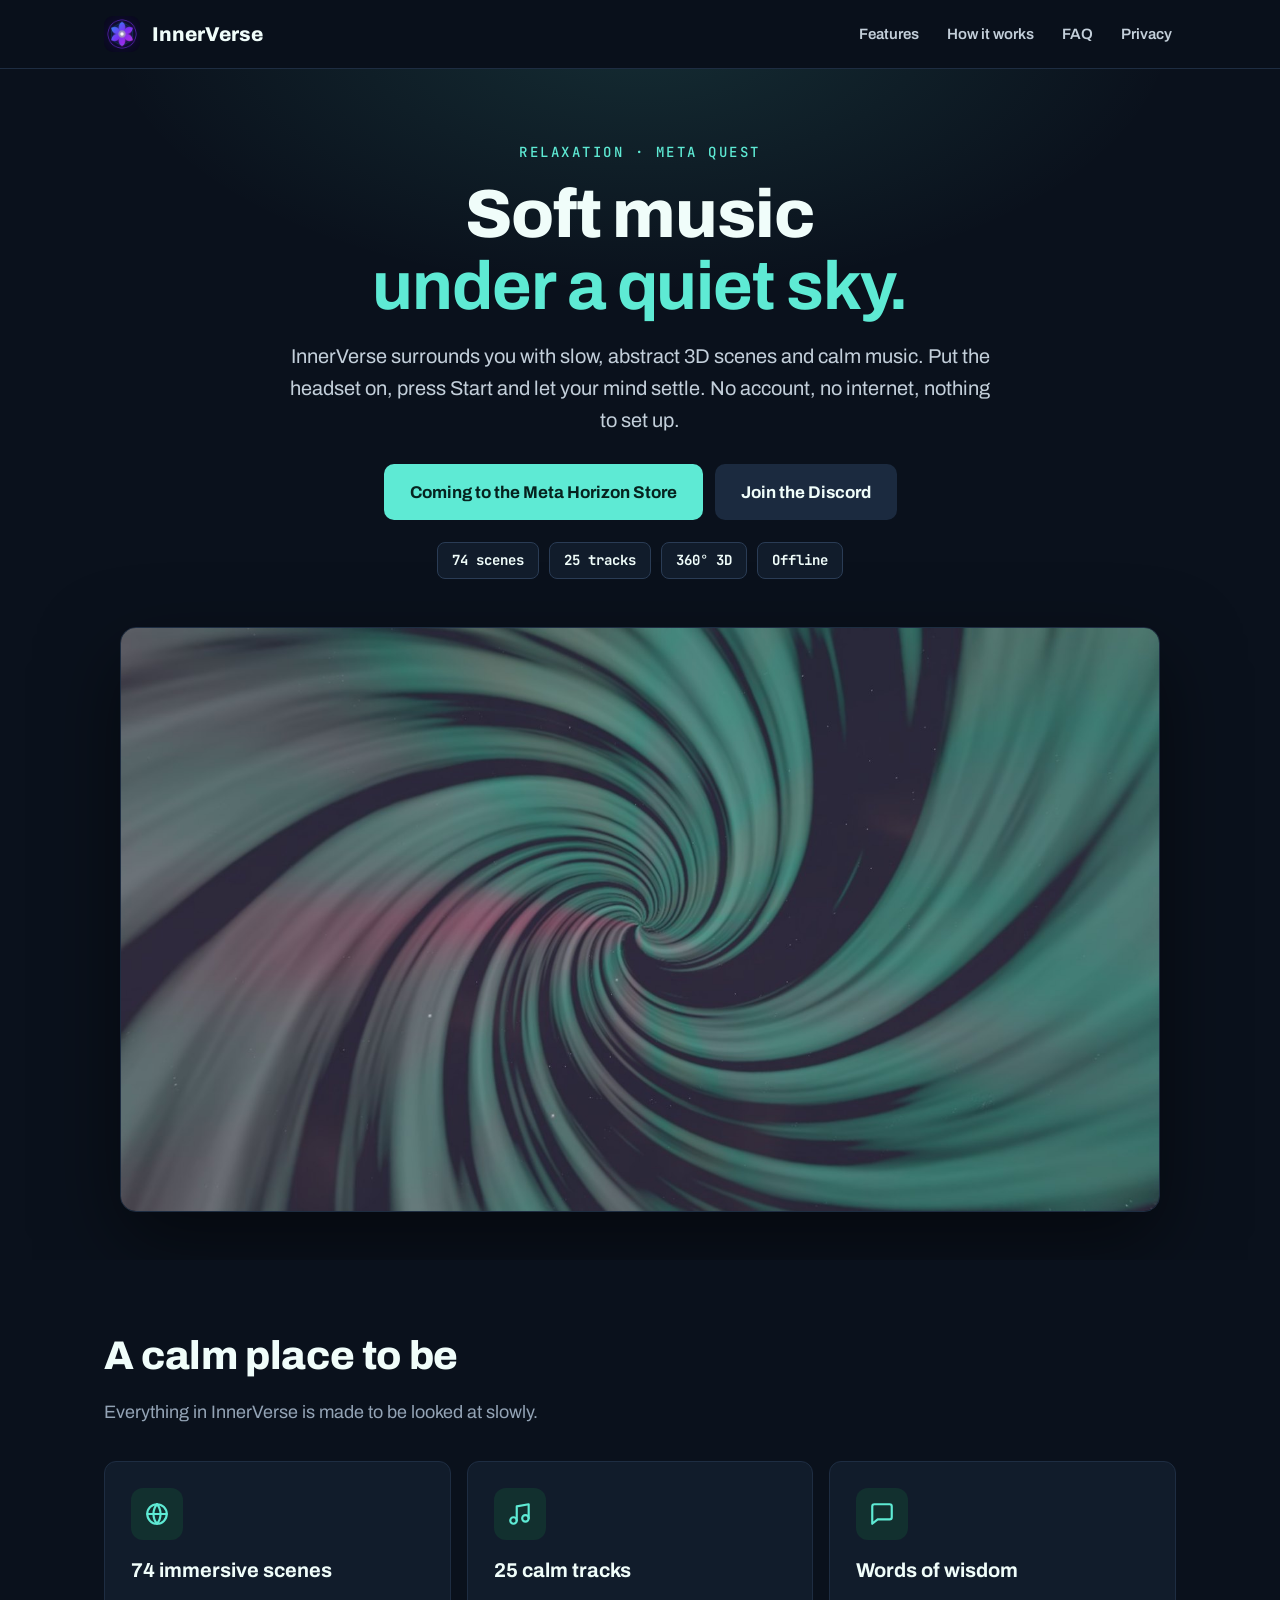
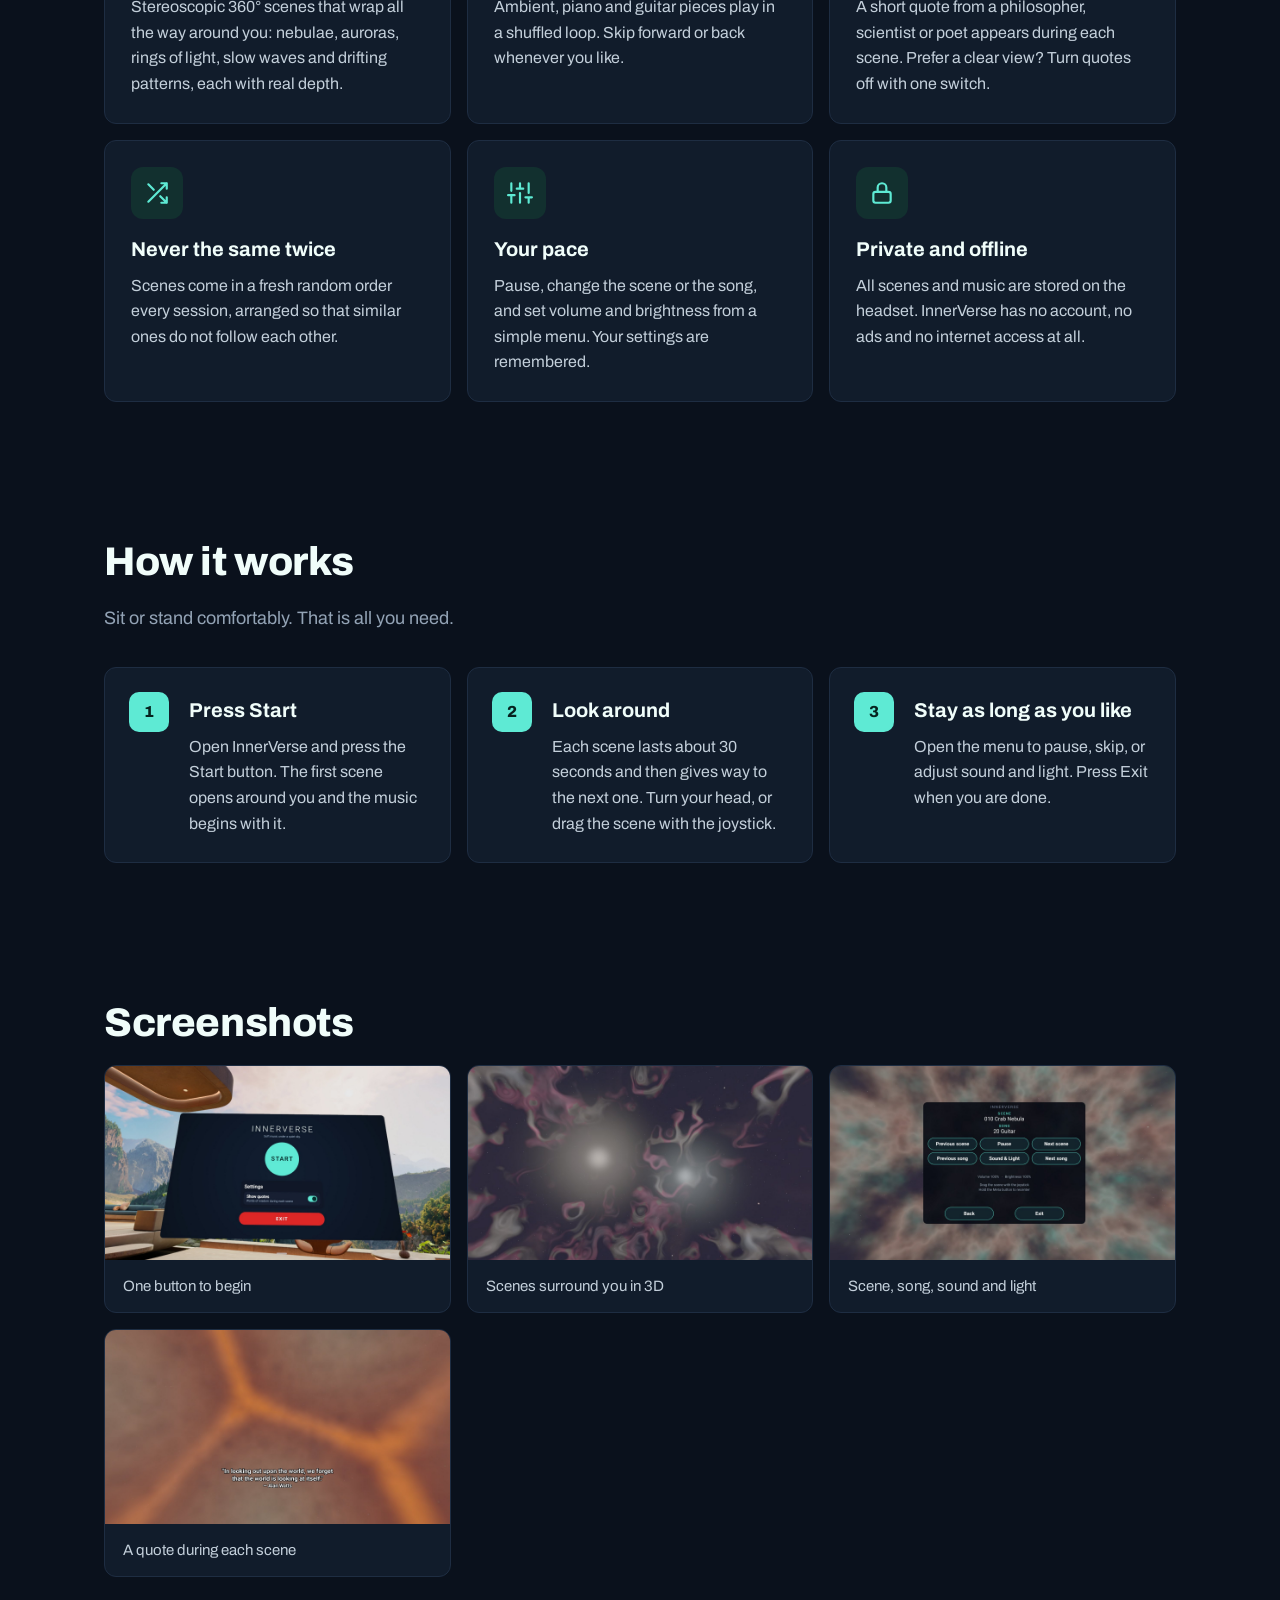
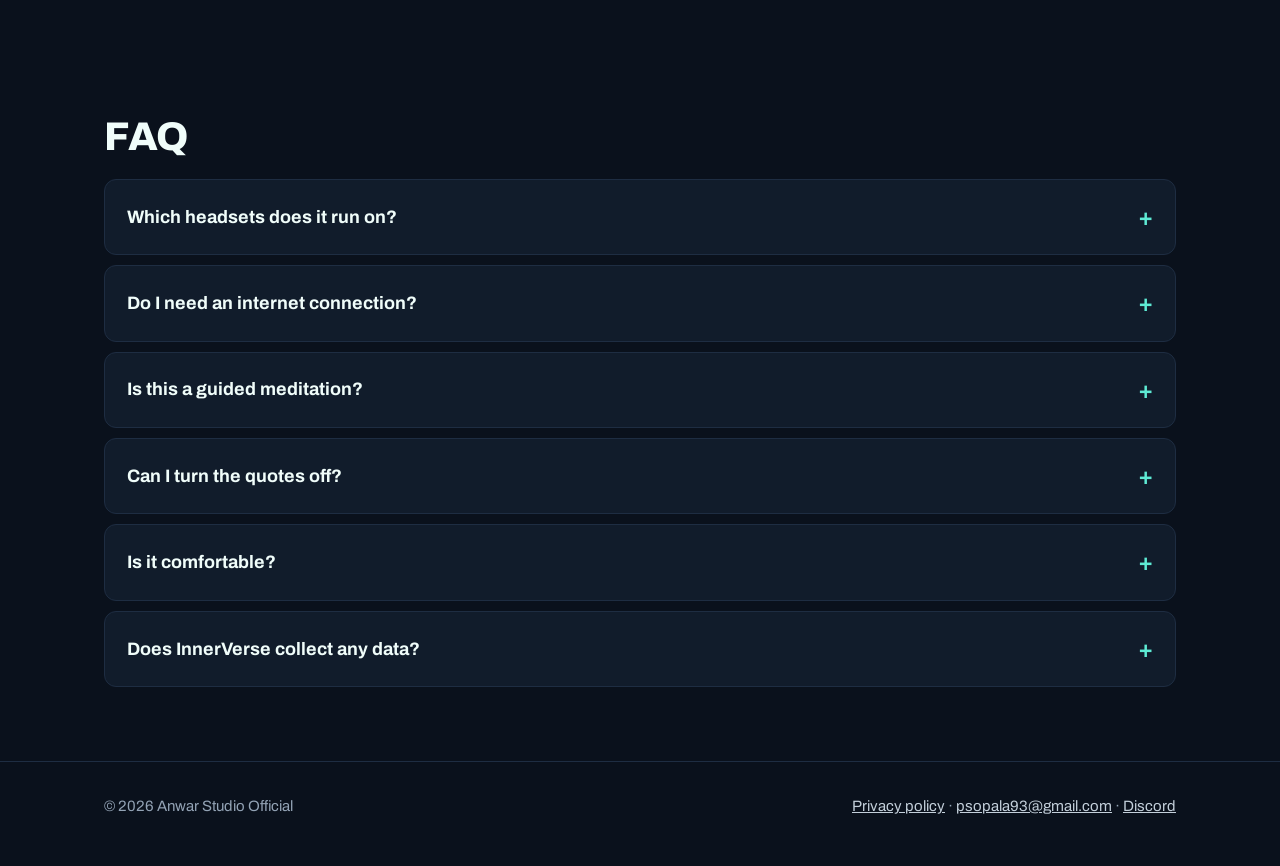
==== index.html @ 98914ed7 "InnerVerse website and privacy policy Co-Authored-By: Claude Opus 5.5 <noreply@anthropic.com>" ====
<!DOCTYPE html>
<html lang="en">
<head>
<meta charset="UTF-8">
<meta name="viewport" content="width=device-width, initial-scale=1.0">
<title>InnerVerse: relaxation in VR for Meta Quest</title>
<meta name="description" content="InnerVerse is a place to slow down in VR. 74 stereoscopic 360° scenes, 25 calm music tracks and words of wisdom, all offline on your Meta Quest.">
<meta property="og:title" content="InnerVerse: relaxation in VR for Meta Quest">
<meta property="og:description" content="Soft music under a quiet sky. 74 immersive scenes, 25 tracks, no account, no internet.">
<meta property="og:image" content="assets/header_1200x630.jpg">
<meta property="og:type" content="website">
<link rel="icon" href="assets/icon_app_180.png">
<link rel="stylesheet" href="style.css">
</head>
<body>

<nav class="nav" aria-label="Main">
  <div class="wrap">
    <a class="brand" href="index.html"><img src="assets/icon_app_180.png" alt="">InnerVerse</a>
    <a class="link" href="#features">Features</a>
    <a class="link" href="#how">How it works</a>
    <a class="link" href="#faq">FAQ</a>
    <a class="link" href="privacy.html">Privacy</a>
  </div>
</nav>

<header class="hero">
  <div class="wrap">
    <div class="eyebrow">Relaxation · Meta Quest</div>
    <h1>Soft music<br><b>under a quiet sky.</b></h1>
    <p class="lead">InnerVerse surrounds you with slow, abstract 3D scenes and calm music. Put the headset on, press Start and let your mind settle. No account, no internet, nothing to set up.</p>
    <div class="cta">
      <span class="btn primary static">Coming to the Meta Horizon Store</span>
      <a class="btn ghost" href="https://discord.gg/hf25pdr9BH">Join the Discord</a>
    </div>
    <div class="chips"><span class="chip">74 scenes</span><span class="chip">25 tracks</span><span class="chip">360° 3D</span><span class="chip">Offline</span></div>
    <div class="shot"><img src="assets/02_scene_spirograph.jpg" alt="A slow turquoise spiral filling the view in InnerVerse" width="1600" height="900"></div>
  </div>
</header>

<section id="features">
  <div class="wrap">
    <h2>A calm place to be</h2>
    <p class="sub">Everything in InnerVerse is made to be looked at slowly.</p>
    <div class="grid">
      <div class="card">
        <div class="icon"><svg width="26" height="26" viewBox="0 0 24 24" fill="none" stroke="currentColor" stroke-width="2" stroke-linecap="round"><circle cx="12" cy="12" r="9"/><path d="M3 12h18M12 3a14 14 0 0 1 0 18M12 3a14 14 0 0 0 0 18"/></svg></div>
        <h3>74 immersive scenes</h3>
        <p>Stereoscopic 360° scenes that wrap all the way around you: nebulae, auroras, rings of light, slow waves and drifting patterns, each with real depth.</p>
      </div>
      <div class="card">
        <div class="icon"><svg width="26" height="26" viewBox="0 0 24 24" fill="none" stroke="currentColor" stroke-width="2" stroke-linecap="round" stroke-linejoin="round"><path d="M9 18V5l11-2v13"/><circle cx="6" cy="18" r="3"/><circle cx="17" cy="16" r="3"/></svg></div>
        <h3>25 calm tracks</h3>
        <p>Ambient, piano and guitar pieces play in a shuffled loop. Skip forward or back whenever you like.</p>
      </div>
      <div class="card">
        <div class="icon"><svg width="26" height="26" viewBox="0 0 24 24" fill="none" stroke="currentColor" stroke-width="2" stroke-linecap="round" stroke-linejoin="round"><path d="M21 15a2 2 0 0 1-2 2H8l-5 4V5a2 2 0 0 1 2-2h14a2 2 0 0 1 2 2z"/></svg></div>
        <h3>Words of wisdom</h3>
        <p>A short quote from a philosopher, scientist or poet appears during each scene. Prefer a clear view? Turn quotes off with one switch.</p>
      </div>
      <div class="card">
        <div class="icon"><svg width="26" height="26" viewBox="0 0 24 24" fill="none" stroke="currentColor" stroke-width="2" stroke-linecap="round" stroke-linejoin="round"><path d="M16 3h5v5M4 20 21 3M21 16v5h-5M15 15l6 6M4 4l5 5"/></svg></div>
        <h3>Never the same twice</h3>
        <p>Scenes come in a fresh random order every session, arranged so that similar ones do not follow each other.</p>
      </div>
      <div class="card">
        <div class="icon"><svg width="26" height="26" viewBox="0 0 24 24" fill="none" stroke="currentColor" stroke-width="2" stroke-linecap="round" stroke-linejoin="round"><path d="M4 21v-7M4 10V3M12 21v-9M12 8V3M20 21v-5M20 12V3M1 14h6M9 8h6M17 16h6"/></svg></div>
        <h3>Your pace</h3>
        <p>Pause, change the scene or the song, and set volume and brightness from a simple menu. Your settings are remembered.</p>
      </div>
      <div class="card">
        <div class="icon"><svg width="26" height="26" viewBox="0 0 24 24" fill="none" stroke="currentColor" stroke-width="2" stroke-linecap="round" stroke-linejoin="round"><rect x="4" y="11" width="16" height="10" rx="2"/><path d="M8 11V7a4 4 0 0 1 8 0v4"/></svg></div>
        <h3>Private and offline</h3>
        <p>All scenes and music are stored on the headset. InnerVerse has no account, no ads and no internet access at all.</p>
      </div>
    </div>
  </div>
</section>

<section id="how">
  <div class="wrap">
    <h2>How it works</h2>
    <p class="sub">Sit or stand comfortably. That is all you need.</p>
    <div class="grid steps">
      <div class="card step"><h3 style="margin-top:0">Press Start</h3><p>Open InnerVerse and press the Start button. The first scene opens around you and the music begins with it.</p></div>
      <div class="card step"><h3 style="margin-top:0">Look around</h3><p>Each scene lasts about 30 seconds and then gives way to the next one. Turn your head, or drag the scene with the joystick.</p></div>
      <div class="card step"><h3 style="margin-top:0">Stay as long as you like</h3><p>Open the menu to pause, skip, or adjust sound and light. Press Exit when you are done.</p></div>
    </div>
  </div>
</section>

<section id="screenshots">
  <div class="wrap">
    <h2>Screenshots</h2>
    <div class="gallery">
      <figure><img src="assets/01_start_panel.jpg" alt="InnerVerse start panel in Meta Horizon OS" loading="lazy" width="1600" height="900"><figcaption>One button to begin</figcaption></figure>
      <figure><img src="assets/03_scene_galaxy.jpg" alt="Two soft lights among drifting clouds" loading="lazy" width="1600" height="900"><figcaption>Scenes surround you in 3D</figcaption></figure>
      <figure><img src="assets/04_scene_menu.jpg" alt="Session menu with scene and song controls" loading="lazy" width="1600" height="900"><figcaption>Scene, song, sound and light</figcaption></figure>
      <figure><img src="assets/05_scene_quote.jpg" alt="A quote by Alan Watts over a warm glowing scene" loading="lazy" width="1600" height="900"><figcaption>A quote during each scene</figcaption></figure>
    </div>
  </div>
</section>

<section id="faq">
  <div class="wrap">
    <h2>FAQ</h2>
    <details><summary>Which headsets does it run on?</summary><p>InnerVerse is made for Meta Quest headsets and is controlled with the Touch controllers.</p></details>
    <details><summary>Do I need an internet connection?</summary><p>No. Every scene and every track is installed with the app, so it works anywhere, including in flight mode.</p></details>
    <details><summary>Is this a guided meditation?</summary><p>No. There is no voice and no instructions, only scenes, music and an optional quote. Use it to unwind, to breathe, or as a calm background for your own practice.</p></details>
    <details><summary>Can I turn the quotes off?</summary><p>Yes. Use the <strong>Show quotes</strong> switch on the start panel.</p></details>
    <details><summary>Is it comfortable?</summary><p>Scenes move slowly and you stay in one place the whole time. You can use InnerVerse sitting or standing, and lower the brightness in the menu if you prefer a dimmer view.</p></details>
    <details><summary>Does InnerVerse collect any data?</summary><p>No. The app cannot even connect to the internet. See the <a href="privacy.html">privacy policy</a>.</p></details>
  </div>
</section>

<footer>
  <div class="wrap">
    <span>© 2026 Anwar Studio Official</span>
    <span><a href="privacy.html">Privacy policy</a> · <a href="mailto:psopala93@gmail.com">psopala93@gmail.com</a> · <a href="https://discord.gg/hf25pdr9BH">Discord</a></span>
  </div>
</footer>

</body>
</html>
---- style.css ----
@font-face{font-family:'Archivo';src:url('fonts/archivo.ttf') format('truetype');font-weight:100 900;font-display:swap}
@font-face{font-family:'JetBrains Mono';src:url('fonts/jetbrains_mono.ttf') format('truetype');font-weight:100 800;font-display:swap}

*,*::before,*::after{box-sizing:border-box;margin:0;padding:0}
:root{
  --bg:#0A111C;--surface:#111C2B;--surface2:#1B2A3F;--border:#1E2D42;--outline:#2A3C55;
  --text:#F0FDFA;--body:#C3CFDA;--muted:#93A3B5;
  --accent:#5EEAD4;--on-accent:#06231F;--accent-soft:#12302F;
  --mono:'JetBrains Mono',ui-monospace,Consolas,monospace;
}
html{scroll-behavior:smooth}
body{background:var(--bg);color:var(--text);font-family:'Archivo',system-ui,-apple-system,'Segoe UI',sans-serif;line-height:1.6;-webkit-font-smoothing:antialiased}
a{color:var(--accent)}
a:hover{color:#A7F3E6}
img{max-width:100%;height:auto;display:block}
.wrap{max-width:1120px;margin:0 auto;padding:0 24px}

/* Nav */
.nav{position:sticky;top:0;z-index:10;background:rgba(10,17,28,.92);backdrop-filter:blur(8px);border-bottom:1px solid var(--border)}
.nav .wrap{display:flex;align-items:center;gap:20px;min-height:68px;flex-wrap:wrap}
.brand{display:flex;align-items:center;gap:12px;font-weight:800;font-size:20px;color:var(--text);text-decoration:none;margin-right:auto}
.brand img{width:36px;height:36px;border-radius:9px}
.nav a.link{color:var(--body);text-decoration:none;font-weight:600;font-size:15px;padding:8px 4px}
.nav a.link:hover{color:var(--accent)}

/* Buttons */
.btn{display:inline-flex;align-items:center;gap:10px;min-height:56px;padding:0 26px;border-radius:10px;font-weight:700;font-size:17px;text-decoration:none;border:none}
.btn.primary{background:var(--accent);color:var(--on-accent)}
.btn.primary:hover{color:var(--on-accent);filter:brightness(1.08)}
.btn.ghost{background:var(--surface2);color:var(--text)}
.btn.ghost:hover{color:var(--text);filter:brightness(1.2)}
.btn.static{cursor:default}

/* Hero */
.hero{padding:72px 0 48px;position:relative;overflow:hidden}
.hero::before{content:"";position:absolute;inset:-20% -10% auto;height:640px;background:radial-gradient(50% 60% at 50% 30%,rgba(94,234,212,.13),transparent 70%);pointer-events:none}
.hero .wrap{position:relative;text-align:center}
.eyebrow{font-family:var(--mono);color:var(--accent);letter-spacing:.18em;text-transform:uppercase;font-size:14px;font-weight:500}
.hero h1{font-size:clamp(38px,6vw,68px);font-weight:800;line-height:1.05;letter-spacing:-.015em;margin:16px 0 18px}
.hero h1 b{color:var(--accent)}
.hero p.lead{color:var(--body);font-size:clamp(17px,2vw,20px);max-width:720px;margin:0 auto 28px}
.cta{display:flex;gap:12px;justify-content:center;flex-wrap:wrap}
.chips{display:flex;gap:10px;justify-content:center;margin-top:22px;flex-wrap:wrap}
.chip{font-family:var(--mono);font-weight:700;font-size:14px;border:1px solid var(--outline);background:var(--surface);border-radius:8px;padding:6px 14px}
.shot{margin:48px auto 0;border-radius:16px;overflow:hidden;border:1px solid var(--border);box-shadow:0 30px 80px rgba(0,0,0,.5);max-width:1040px}

/* Sections */
section{padding:64px 0}
section h2{font-size:clamp(28px,4vw,40px);font-weight:800;letter-spacing:-.01em;margin-bottom:10px}
section p.sub{color:var(--muted);font-size:18px;margin-bottom:34px;max-width:720px}
.grid{display:grid;grid-template-columns:repeat(auto-fit,minmax(260px,1fr));gap:16px}
.card{background:var(--surface);border:1px solid var(--border);border-radius:12px;padding:26px}
.card h3{font-size:20px;font-weight:700;margin:14px 0 8px}
.card p{color:var(--body)}
.icon{width:52px;height:52px;border-radius:12px;background:var(--accent-soft);color:var(--accent);display:flex;align-items:center;justify-content:center}
.steps{counter-reset:s}
.step{position:relative;padding-left:64px}
.step::before{counter-increment:s;content:counter(s);position:absolute;left:24px;top:24px;width:40px;height:40px;margin-left:-0px;border-radius:10px;background:var(--accent);color:var(--on-accent);font-weight:800;display:flex;align-items:center;justify-content:center}
.step.card{padding-left:84px}
.gallery{display:grid;grid-template-columns:repeat(auto-fit,minmax(320px,1fr));gap:16px}
.gallery figure{background:var(--surface);border:1px solid var(--border);border-radius:12px;overflow:hidden}
.gallery figcaption{padding:14px 18px;color:var(--body);font-size:15px}
details{background:var(--surface);border:1px solid var(--border);border-radius:12px;padding:18px 22px;margin-bottom:10px}
summary{cursor:pointer;font-weight:700;font-size:18px;list-style:none;min-height:32px;display:flex;align-items:center}
summary::after{content:"+";margin-left:auto;color:var(--accent);font-size:24px;font-weight:700}
details[open] summary::after{content:"−"}
details p{color:var(--body);margin-top:10px}
code{font-family:var(--mono);font-size:.92em;color:var(--accent);background:var(--accent-soft);border-radius:6px;padding:1px 6px}

/* Footer */
footer{border-top:1px solid var(--border);padding:32px 0 48px;color:var(--muted);font-size:15px}
footer .wrap{display:flex;gap:18px;flex-wrap:wrap;justify-content:space-between}
footer a{color:var(--body)}

/* Legal pages */
.legal{max-width:860px;padding-top:56px;padding-bottom:80px}
.legal h1{font-size:clamp(32px,5vw,46px);font-weight:800;letter-spacing:-.01em}
.legal .updated{color:var(--muted);margin:6px 0 30px}
.legal h2{font-size:21px;font-weight:700;margin:40px 0 12px;padding-left:14px;border-left:3px solid var(--accent)}
.legal p,.legal li{color:var(--body);margin-bottom:12px}
.legal ul{margin:0 0 16px 22px}
.legal strong{color:var(--text)}
.summary{background:var(--surface);border:1px solid var(--border);border-left:3px solid var(--accent);border-radius:12px;padding:22px 24px}
.summary p:last-child{margin-bottom:0}
table{border-collapse:collapse;width:100%;margin:12px 0 4px;font-size:15px}
th,td{border:1px solid var(--border);padding:12px 14px;text-align:left;vertical-align:top;color:var(--body)}
th{background:var(--surface);color:var(--text)}
.table-scroll{overflow-x:auto}

@media(max-width:640px){
  .nav .wrap{gap:8px;padding-top:8px;padding-bottom:8px}
  .nav a.link{font-size:14px}
  .hero{padding-top:48px}
  section{padding:48px 0}
  .btn{width:100%;justify-content:center}
}
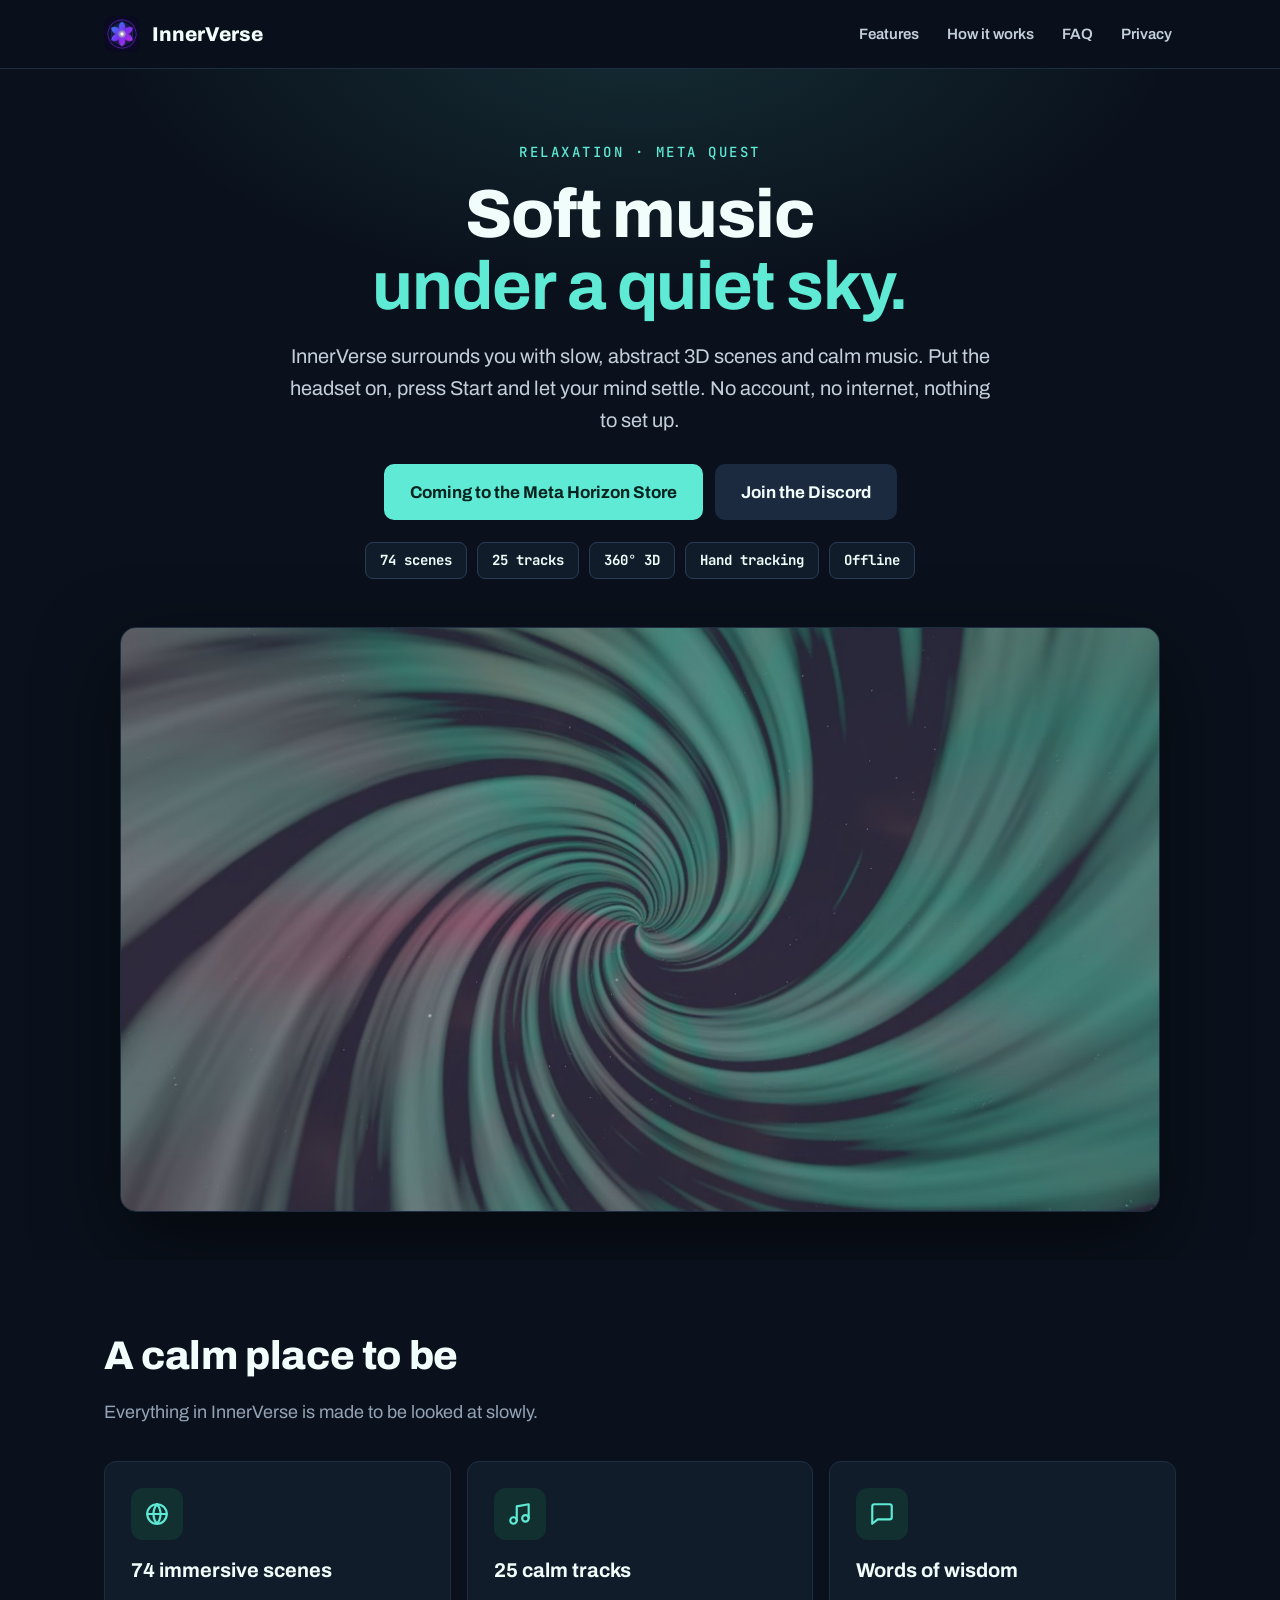
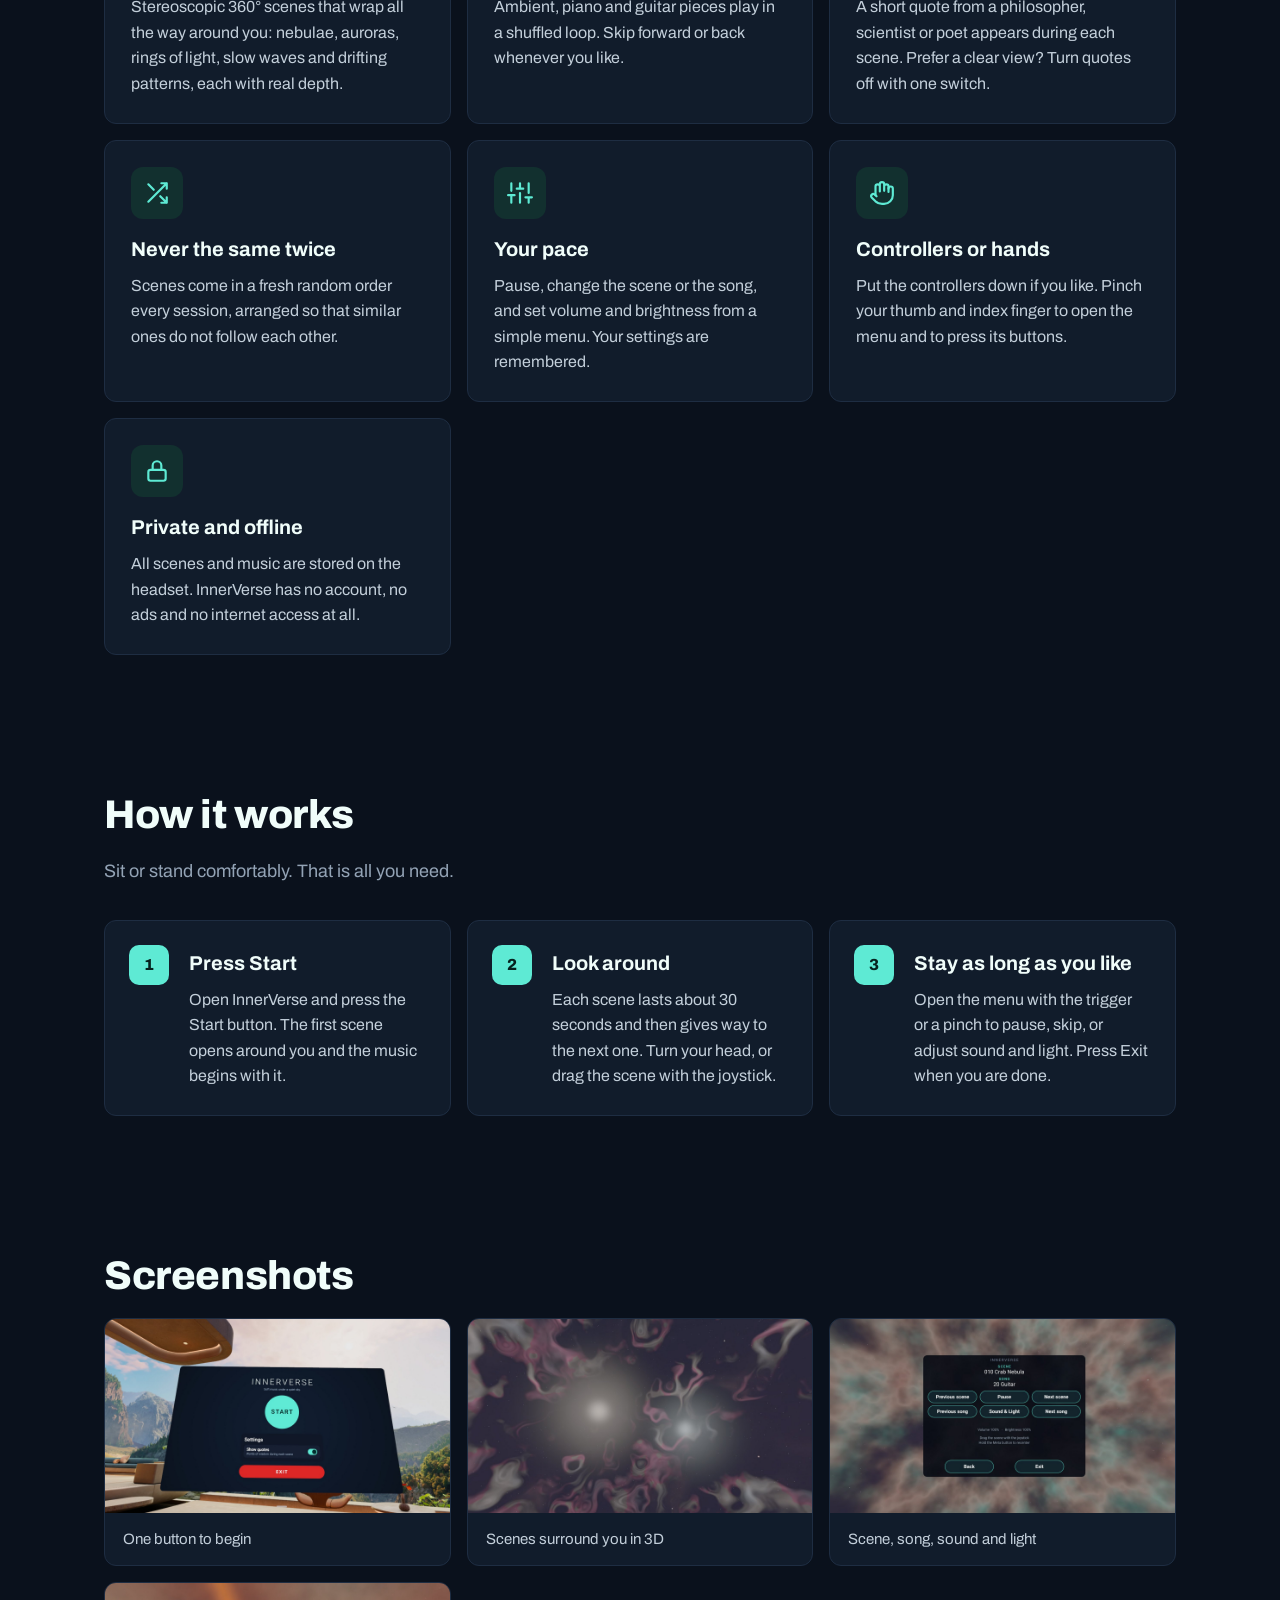
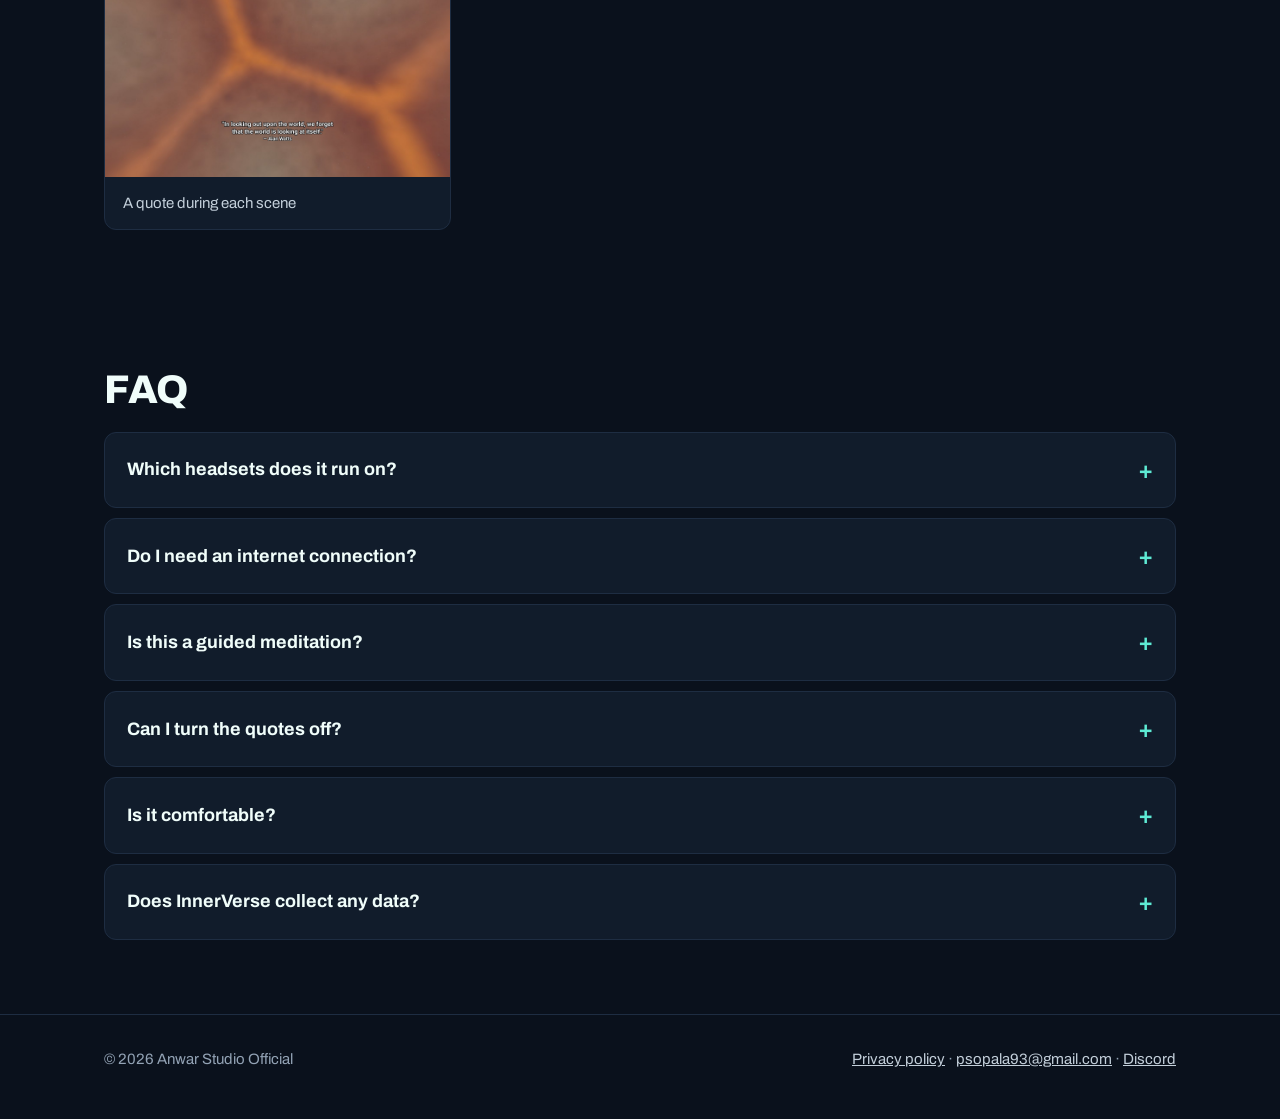
==== commit fb2e20df: "Mention hand tracking; state the minimum age in the privacy policy Co-Authored-By: Claude Opus 5.5 <" ====
--- a/index.html
+++ b/index.html
@@ -33,7 +33,7 @@
       <span class="btn primary static">Coming to the Meta Horizon Store</span>
       <a class="btn ghost" href="https://discord.gg/hf25pdr9BH">Join the Discord</a>
     </div>
-    <div class="chips"><span class="chip">74 scenes</span><span class="chip">25 tracks</span><span class="chip">360° 3D</span><span class="chip">Offline</span></div>
+    <div class="chips"><span class="chip">74 scenes</span><span class="chip">25 tracks</span><span class="chip">360° 3D</span><span class="chip">Hand tracking</span><span class="chip">Offline</span></div>
     <div class="shot"><img src="assets/02_scene_spirograph.jpg" alt="A slow turquoise spiral filling the view in InnerVerse" width="1600" height="900"></div>
   </div>
 </header>
@@ -69,6 +69,11 @@
         <p>Pause, change the scene or the song, and set volume and brightness from a simple menu. Your settings are remembered.</p>
       </div>
       <div class="card">
+        <div class="icon"><svg width="26" height="26" viewBox="0 0 24 24" fill="none" stroke="currentColor" stroke-width="2" stroke-linecap="round" stroke-linejoin="round"><path d="M18 11V6a2 2 0 0 0-4 0M14 10V4a2 2 0 0 0-4 0v2M10 10.5V6a2 2 0 0 0-4 0v8"/><path d="M18 8a2 2 0 1 1 4 0v6a8 8 0 0 1-8 8h-2c-2.8 0-4.5-.9-6-2.3l-3.6-3.6a2 2 0 0 1 2.8-2.8L7 15"/></svg></div>
+        <h3>Controllers or hands</h3>
+        <p>Put the controllers down if you like. Pinch your thumb and index finger to open the menu and to press its buttons.</p>
+      </div>
+      <div class="card">
         <div class="icon"><svg width="26" height="26" viewBox="0 0 24 24" fill="none" stroke="currentColor" stroke-width="2" stroke-linecap="round" stroke-linejoin="round"><rect x="4" y="11" width="16" height="10" rx="2"/><path d="M8 11V7a4 4 0 0 1 8 0v4"/></svg></div>
         <h3>Private and offline</h3>
         <p>All scenes and music are stored on the headset. InnerVerse has no account, no ads and no internet access at all.</p>
@@ -84,7 +89,7 @@
     <div class="grid steps">
       <div class="card step"><h3 style="margin-top:0">Press Start</h3><p>Open InnerVerse and press the Start button. The first scene opens around you and the music begins with it.</p></div>
       <div class="card step"><h3 style="margin-top:0">Look around</h3><p>Each scene lasts about 30 seconds and then gives way to the next one. Turn your head, or drag the scene with the joystick.</p></div>
-      <div class="card step"><h3 style="margin-top:0">Stay as long as you like</h3><p>Open the menu to pause, skip, or adjust sound and light. Press Exit when you are done.</p></div>
+      <div class="card step"><h3 style="margin-top:0">Stay as long as you like</h3><p>Open the menu with the trigger or a pinch to pause, skip, or adjust sound and light. Press Exit when you are done.</p></div>
     </div>
   </div>
 </section>
@@ -104,7 +109,7 @@
 <section id="faq">
   <div class="wrap">
     <h2>FAQ</h2>
-    <details><summary>Which headsets does it run on?</summary><p>InnerVerse is made for Meta Quest headsets and is controlled with the Touch controllers.</p></details>
+    <details><summary>Which headsets does it run on?</summary><p>InnerVerse is made for Meta Quest headsets. Use the Touch controllers or just your hands.</p></details>
     <details><summary>Do I need an internet connection?</summary><p>No. Every scene and every track is installed with the app, so it works anywhere, including in flight mode.</p></details>
     <details><summary>Is this a guided meditation?</summary><p>No. There is no voice and no instructions, only scenes, music and an optional quote. Use it to unwind, to breathe, or as a calm background for your own practice.</p></details>
     <details><summary>Can I turn the quotes off?</summary><p>Yes. Use the <strong>Show quotes</strong> switch on the start panel.</p></details>
